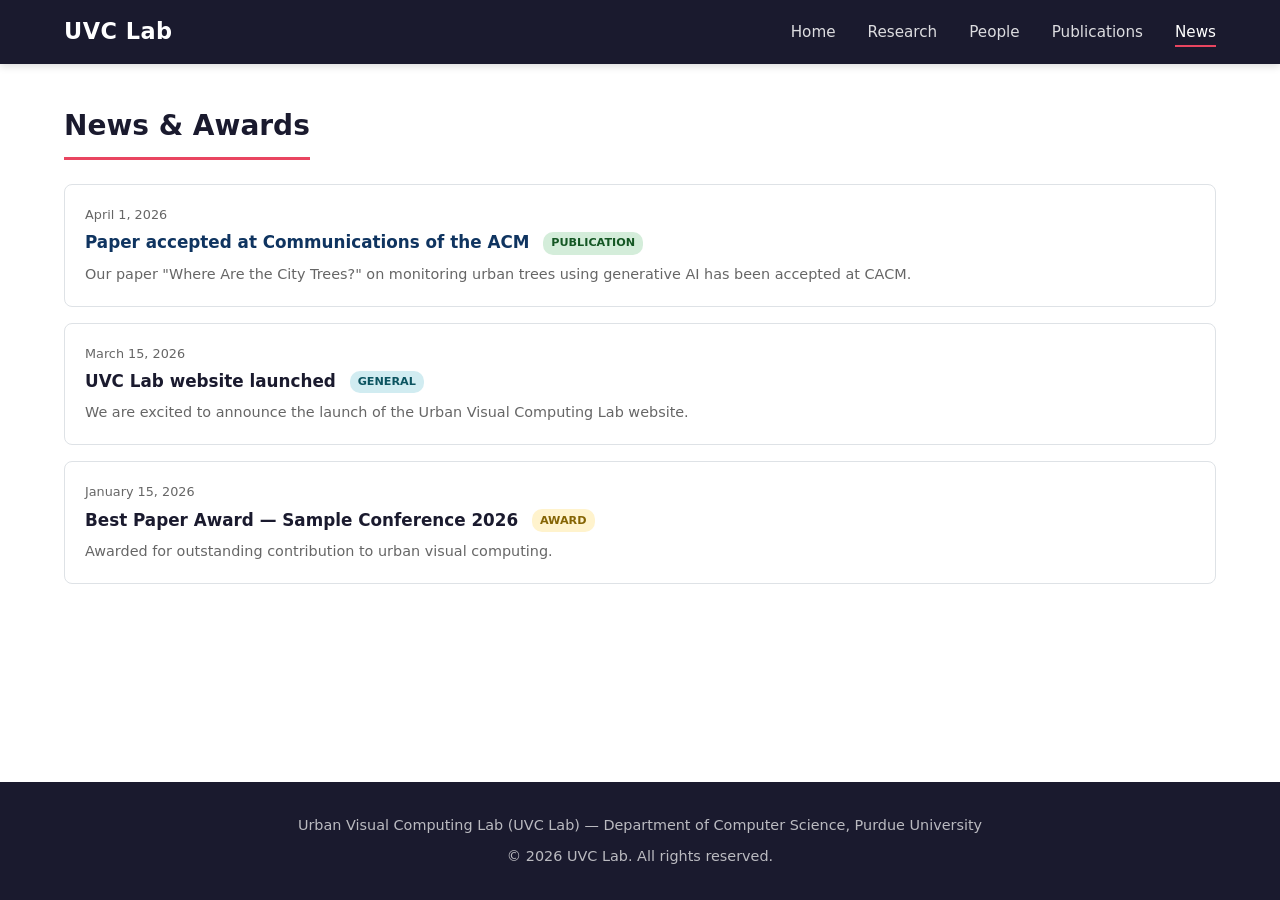
==== news.html @ b5e7885c "inital commit" ====
<!DOCTYPE html>
<html lang="en">
<head>
  <meta charset="UTF-8">
  <meta name="viewport" content="width=device-width, initial-scale=1.0">
  <title>News — UVC Lab</title>
  <link rel="stylesheet" href="css/style.css">
</head>
<body>
  <header class="site-header" id="site-header"></header>

  <main class="page-content">
    <div class="container">
      <h1 class="section-title">News & Awards</h1>
      <div id="news-root"></div>
    </div>
  </main>

  <footer class="site-footer" id="site-footer"></footer>
  <script src="js/main.js"></script>
  <script src="js/news.js"></script>
</body>
</html>
---- css/style.css ----
/* ============================================
   UVC Lab Website — Styles
   ============================================ */

:root {
  --color-primary: #1a1a2e;
  --color-accent: #0f3460;
  --color-highlight: #e94560;
  --color-bg: #ffffff;
  --color-bg-alt: #f8f9fa;
  --color-text: #333333;
  --color-text-light: #666666;
  --color-border: #dee2e6;
  --color-link: #0f3460;
  --font-main: 'Segoe UI', system-ui, -apple-system, sans-serif;
  --font-heading: 'Segoe UI', system-ui, -apple-system, sans-serif;
  --max-width: 1200px;
  --nav-height: 64px;
}

/* Reset */
*, *::before, *::after {
  box-sizing: border-box;
  margin: 0;
  padding: 0;
}

body {
  font-family: var(--font-main);
  color: var(--color-text);
  background: var(--color-bg);
  line-height: 1.6;
  min-height: 100vh;
  display: flex;
  flex-direction: column;
}

a {
  color: var(--color-link);
  text-decoration: none;
}
a:hover {
  text-decoration: underline;
}

img {
  max-width: 100%;
  height: auto;
}

/* ---- Navigation ---- */
.site-header {
  background: var(--color-primary);
  color: #fff;
  position: sticky;
  top: 0;
  z-index: 1000;
  box-shadow: 0 2px 8px rgba(0,0,0,0.15);
}
.nav-container {
  max-width: var(--max-width);
  margin: 0 auto;
  padding: 0 1.5rem;
  display: flex;
  align-items: center;
  justify-content: space-between;
  height: var(--nav-height);
}
.nav-logo {
  font-size: 1.4rem;
  font-weight: 700;
  color: #fff;
  text-decoration: none;
  letter-spacing: 0.5px;
}
.nav-logo:hover {
  text-decoration: none;
  opacity: 0.9;
}
.nav-links {
  display: flex;
  list-style: none;
  gap: 2rem;
}
.nav-links a {
  color: rgba(255,255,255,0.85);
  text-decoration: none;
  font-size: 0.95rem;
  font-weight: 500;
  padding: 0.25rem 0;
  border-bottom: 2px solid transparent;
  transition: color 0.2s, border-color 0.2s;
}
.nav-links a:hover,
.nav-links a.active {
  color: #fff;
  border-bottom-color: var(--color-highlight);
  text-decoration: none;
}

/* Mobile nav toggle */
.nav-toggle {
  display: none;
  background: none;
  border: none;
  color: #fff;
  font-size: 1.5rem;
  cursor: pointer;
}

/* ---- Footer ---- */
.site-footer {
  background: var(--color-primary);
  color: rgba(255,255,255,0.7);
  margin-top: auto;
  padding: 2rem 1.5rem;
  text-align: center;
  font-size: 0.9rem;
}
.site-footer a {
  color: rgba(255,255,255,0.9);
}

/* ---- Layout helpers ---- */
.container {
  max-width: var(--max-width);
  margin: 0 auto;
  padding: 0 1.5rem;
}
.page-content {
  padding: 2.5rem 0;
  flex: 1;
}
.section {
  margin-bottom: 3rem;
}
.section-title {
  font-family: var(--font-heading);
  font-size: 1.75rem;
  font-weight: 700;
  color: var(--color-primary);
  margin-bottom: 1.5rem;
  padding-bottom: 0.5rem;
  border-bottom: 3px solid var(--color-highlight);
  display: inline-block;
}

/* ---- Hero ---- */
.hero {
  background: linear-gradient(135deg, var(--color-primary) 0%, var(--color-accent) 100%);
  color: #fff;
  padding: 4rem 1.5rem;
  text-align: center;
}
.hero h1 {
  font-size: 2.75rem;
  font-weight: 800;
  margin-bottom: 0.75rem;
}
.hero .subtitle {
  font-size: 1.25rem;
  opacity: 0.9;
  max-width: 700px;
  margin: 0 auto 1.5rem;
}
.hero .lab-full-name {
  font-size: 1rem;
  opacity: 0.7;
  margin-bottom: 0.5rem;
  letter-spacing: 2px;
  text-transform: uppercase;
}

/* ---- Cards grid ---- */
.cards-grid {
  display: grid;
  grid-template-columns: repeat(auto-fill, minmax(280px, 1fr));
  gap: 1.5rem;
}
.card {
  background: var(--color-bg);
  border: 1px solid var(--color-border);
  border-radius: 8px;
  overflow: hidden;
  transition: box-shadow 0.2s, transform 0.2s;
}
.card:hover {
  box-shadow: 0 4px 16px rgba(0,0,0,0.1);
  transform: translateY(-2px);
}
.card-img {
  width: 100%;
  height: 180px;
  object-fit: cover;
  background: var(--color-bg-alt);
}
.card-body {
  padding: 1.25rem;
}
.card-body h3 {
  font-size: 1.15rem;
  margin-bottom: 0.5rem;
  color: var(--color-primary);
}
.card-body p {
  font-size: 0.9rem;
  color: var(--color-text-light);
}

/* ---- People cards ---- */
.people-section {
  margin-bottom: 2.5rem;
}
.people-section h2 {
  font-size: 1.5rem;
  color: var(--color-primary);
  margin-bottom: 1rem;
  padding-bottom: 0.3rem;
  border-bottom: 2px solid var(--color-border);
}
.people-grid {
  display: grid;
  grid-template-columns: repeat(auto-fill, minmax(220px, 1fr));
  gap: 1.5rem;
}
.person-card {
  text-align: center;
  padding: 1.5rem 1rem;
  border: 1px solid var(--color-border);
  border-radius: 8px;
  transition: box-shadow 0.2s;
}
.person-card:hover {
  box-shadow: 0 4px 12px rgba(0,0,0,0.08);
}
.person-photo {
  width: 120px;
  height: 120px;
  border-radius: 50%;
  object-fit: cover;
  margin-bottom: 1rem;
  background: var(--color-bg-alt);
  border: 3px solid var(--color-border);
}
.person-card h3 {
  font-size: 1.05rem;
  margin-bottom: 0.25rem;
  color: var(--color-primary);
}
.person-card .role {
  font-size: 0.85rem;
  color: var(--color-text-light);
  margin-bottom: 0.5rem;
}
.person-card .bio {
  font-size: 0.8rem;
  color: var(--color-text-light);
  margin-bottom: 0.75rem;
}
.person-links {
  display: flex;
  justify-content: center;
  gap: 0.75rem;
}
.person-links a {
  font-size: 0.8rem;
  color: var(--color-link);
  padding: 0.2rem 0.5rem;
  border: 1px solid var(--color-border);
  border-radius: 4px;
  transition: background 0.2s;
}
.person-links a:hover {
  background: var(--color-bg-alt);
  text-decoration: none;
}

/* ---- Publication cards ---- */
.pub-search-bar {
  display: flex;
  gap: 0.5rem;
  align-items: center;
  margin-bottom: 1.5rem;
  flex-wrap: wrap;
}
.pub-search-bar select {
  padding: 0.5rem 0.75rem;
  border: 1px solid var(--color-border);
  border-radius: 4px;
  font-size: 0.9rem;
  background: var(--color-bg);
}
.pub-search-bar input {
  flex: 1;
  min-width: 200px;
  padding: 0.5rem 0.75rem;
  border: 1px solid var(--color-border);
  border-radius: 4px;
  font-size: 0.9rem;
}
.pub-search-bar .match-count {
  font-size: 0.85rem;
  color: var(--color-text-light);
  white-space: nowrap;
}
.pub-year-group h2 {
  font-size: 1.4rem;
  color: var(--color-primary);
  margin: 2rem 0 1rem;
  padding-bottom: 0.3rem;
  border-bottom: 2px solid var(--color-border);
}
.pub-card {
  display: flex;
  gap: 1.25rem;
  padding: 1.25rem;
  border: 1px solid var(--color-border);
  border-radius: 8px;
  margin-bottom: 1rem;
  transition: box-shadow 0.2s;
}
.pub-card:hover {
  box-shadow: 0 2px 12px rgba(0,0,0,0.08);
}
.pub-thumb {
  width: 140px;
  min-width: 140px;
  height: 100px;
  object-fit: cover;
  border-radius: 4px;
  background: var(--color-bg-alt);
}
.pub-info {
  flex: 1;
}
.pub-info h3 {
  font-size: 1.05rem;
  margin-bottom: 0.4rem;
}
.pub-info h3 a {
  color: var(--color-primary);
}
.pub-info h3 a:hover {
  color: var(--color-highlight);
}
.pub-citation {
  font-size: 0.85rem;
  color: var(--color-text-light);
  font-style: italic;
  margin-bottom: 0.75rem;
  line-height: 1.5;
}
.pub-buttons {
  display: flex;
  gap: 0.5rem;
  flex-wrap: wrap;
}
.pub-btn {
  display: inline-block;
  padding: 0.3rem 0.75rem;
  font-size: 0.8rem;
  font-weight: 600;
  border: 1px solid var(--color-border);
  border-radius: 4px;
  color: var(--color-text);
  background: var(--color-bg);
  cursor: pointer;
  text-decoration: none;
  transition: background 0.2s, color 0.2s;
}
.pub-btn:hover {
  background: var(--color-primary);
  color: #fff;
  border-color: var(--color-primary);
  text-decoration: none;
}

/* Pagination */
.pagination {
  display: flex;
  justify-content: center;
  align-items: center;
  gap: 0.5rem;
  margin-top: 2rem;
}
.pagination button {
  padding: 0.4rem 0.8rem;
  border: 1px solid var(--color-border);
  border-radius: 4px;
  background: var(--color-bg);
  cursor: pointer;
  font-size: 0.9rem;
}
.pagination button:hover {
  background: var(--color-bg-alt);
}
.pagination button:disabled {
  opacity: 0.4;
  cursor: default;
}
.pagination .page-info {
  font-size: 0.85rem;
  color: var(--color-text-light);
}

/* ---- Single publication detail ---- */
.pub-detail {
  max-width: 800px;
  margin: 0 auto;
}
.pub-detail h1 {
  font-size: 1.75rem;
  color: var(--color-primary);
  margin-bottom: 0.75rem;
  line-height: 1.3;
}
.pub-detail .authors {
  font-size: 1rem;
  color: var(--color-text-light);
  margin-bottom: 0.5rem;
}
.pub-detail .venue {
  font-size: 0.95rem;
  color: var(--color-text-light);
  font-style: italic;
  margin-bottom: 1.5rem;
}
.pub-detail .pub-figure {
  width: 100%;
  max-height: 400px;
  object-fit: contain;
  border: 1px solid var(--color-border);
  border-radius: 8px;
  margin-bottom: 1.5rem;
  background: var(--color-bg-alt);
}
.pub-detail .abstract {
  margin-bottom: 1.5rem;
}
.pub-detail .abstract h2 {
  font-size: 1.2rem;
  margin-bottom: 0.5rem;
  color: var(--color-primary);
}
.pub-detail .abstract p {
  line-height: 1.7;
  color: var(--color-text);
}
.pub-detail .pub-buttons {
  margin-bottom: 1.5rem;
}
.pub-detail .bibtex-block {
  background: var(--color-bg-alt);
  border: 1px solid var(--color-border);
  border-radius: 8px;
  padding: 1rem;
  margin-bottom: 1.5rem;
  display: none;
}
.pub-detail .bibtex-block.visible {
  display: block;
}
.pub-detail .bibtex-block pre {
  font-size: 0.8rem;
  white-space: pre-wrap;
  word-break: break-all;
}
.pub-detail .bibtex-block button {
  margin-top: 0.5rem;
  padding: 0.3rem 0.75rem;
  font-size: 0.8rem;
  cursor: pointer;
  border: 1px solid var(--color-border);
  border-radius: 4px;
  background: var(--color-bg);
}

/* ---- News ---- */
.news-item {
  padding: 1.25rem;
  border: 1px solid var(--color-border);
  border-radius: 8px;
  margin-bottom: 1rem;
}
.news-item .news-date {
  font-size: 0.8rem;
  color: var(--color-text-light);
  margin-bottom: 0.25rem;
}
.news-item h3 {
  font-size: 1.05rem;
  color: var(--color-primary);
  margin-bottom: 0.4rem;
}
.news-item p {
  font-size: 0.9rem;
  color: var(--color-text-light);
}
.news-type-badge {
  display: inline-block;
  font-size: 0.7rem;
  padding: 0.15rem 0.5rem;
  border-radius: 10px;
  font-weight: 600;
  text-transform: uppercase;
  margin-left: 0.5rem;
  vertical-align: middle;
}
.news-type-badge.award {
  background: #fff3cd;
  color: #856404;
}
.news-type-badge.publication {
  background: #d4edda;
  color: #155724;
}
.news-type-badge.general {
  background: #d1ecf1;
  color: #0c5460;
}

/* ---- Homepage specific ---- */
.home-section {
  margin-bottom: 3rem;
}
.home-section-header {
  display: flex;
  justify-content: space-between;
  align-items: center;
  margin-bottom: 1.5rem;
}
.home-section-header h2 {
  font-size: 1.5rem;
  color: var(--color-primary);
}
.home-section-header a {
  font-size: 0.9rem;
  color: var(--color-link);
}

/* ---- Responsive ---- */
@media (max-width: 768px) {
  .nav-links {
    display: none;
    flex-direction: column;
    position: absolute;
    top: var(--nav-height);
    left: 0;
    right: 0;
    background: var(--color-primary);
    padding: 1rem 1.5rem;
    gap: 0.75rem;
    box-shadow: 0 4px 8px rgba(0,0,0,0.15);
  }
  .nav-links.open {
    display: flex;
  }
  .nav-toggle {
    display: block;
  }
  .hero h1 {
    font-size: 2rem;
  }
  .pub-card {
    flex-direction: column;
  }
  .pub-thumb {
    width: 100%;
    min-width: unset;
    height: 160px;
  }
  .pub-search-bar {
    flex-direction: column;
    align-items: stretch;
  }
  .people-grid {
    grid-template-columns: repeat(auto-fill, minmax(160px, 1fr));
  }
}
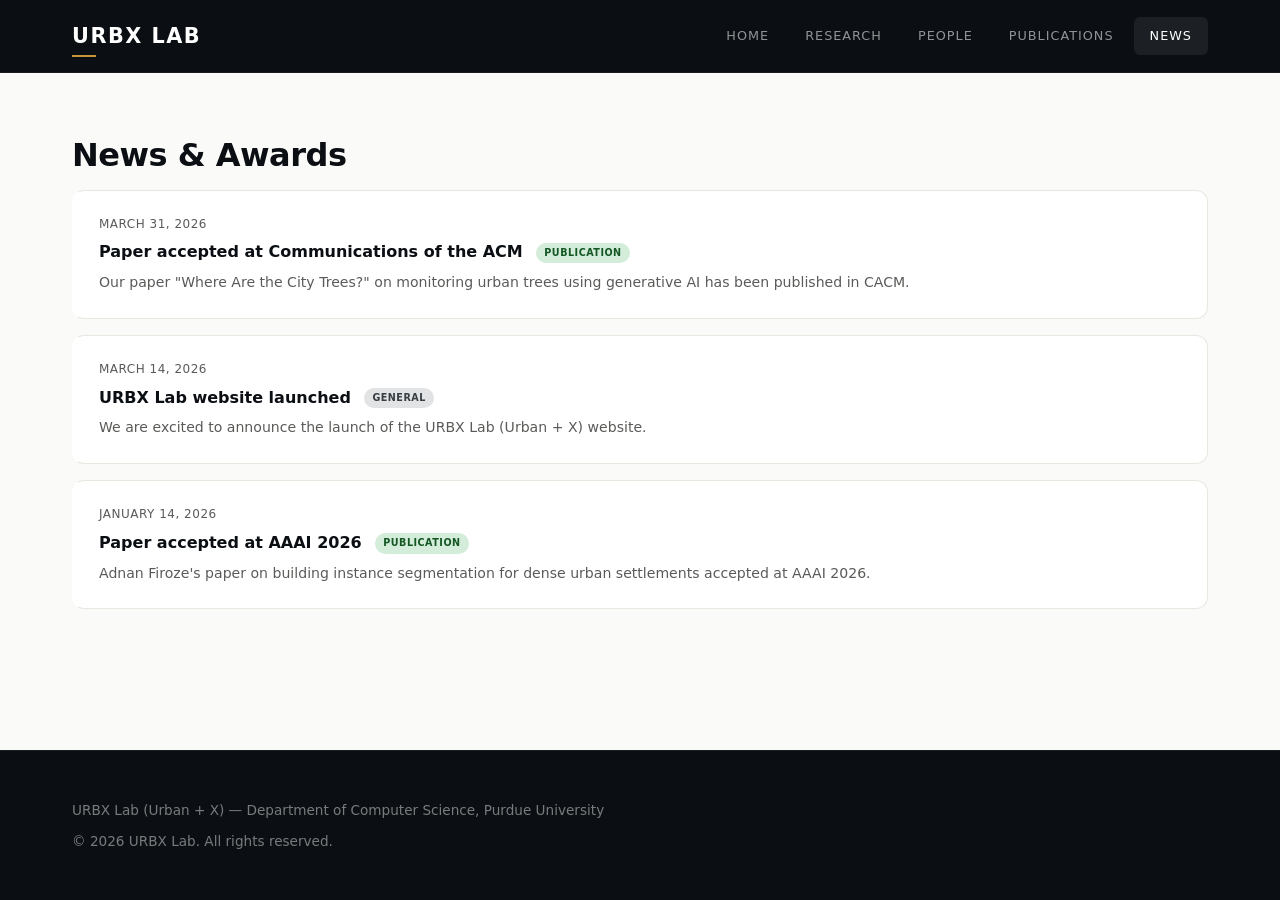
==== commit a33fd489: "rename lab to URBX Lab; fix nav link hit area" ====
--- a/news.html
+++ b/news.html
@@ -3,7 +3,7 @@
 <head>
   <meta charset="UTF-8">
   <meta name="viewport" content="width=device-width, initial-scale=1.0">
-  <title>News — UVC Lab</title>
+  <title>News — URBX Lab</title>
   <link rel="stylesheet" href="css/style.css">
 </head>
 <body>
--- a/css/style.css
+++ b/css/style.css
@@ -1,372 +1,780 @@
 /* ============================================
-   UVC Lab Website — Styles
+   URBX Lab — Urban + X
+   Aesthetic: Urban-Architectural Editorial
    ============================================ */
 
 :root {
-  --color-primary: #1a1a2e;
-  --color-accent: #0f3460;
-  --color-highlight: #e94560;
-  --color-bg: #ffffff;
-  --color-bg-alt: #f8f9fa;
-  --color-text: #333333;
-  --color-text-light: #666666;
-  --color-border: #dee2e6;
-  --color-link: #0f3460;
-  --font-main: 'Segoe UI', system-ui, -apple-system, sans-serif;
-  --font-heading: 'Segoe UI', system-ui, -apple-system, sans-serif;
+  --color-bg-dark: #0b0f14;
+  --color-bg-card: #111820;
+  --color-bg: #fafaf8;
+  --color-bg-alt: #f0efeb;
+  --color-surface: #ffffff;
+  --color-primary: #0b0f14;
+  --color-accent: #c9953c;
+  --color-accent-glow: rgba(201, 149, 60, 0.15);
+  --color-text: #1a1a1a;
+  --color-text-light: #5a5a58;
+  --color-text-inv: #e8e6e1;
+  --color-text-inv-muted: rgba(232, 230, 225, 0.5);
+  --color-border: #ddd9d0;
+  --color-border-light: #eae7e0;
+  --color-link: #0b0f14;
+  --font-display: 'Segoe UI', system-ui, -apple-system, sans-serif;
+  --font-body: 'Segoe UI', system-ui, -apple-system, sans-serif;
   --max-width: 1200px;
-  --nav-height: 64px;
-}
-
-/* Reset */
-*, *::before, *::after {
-  box-sizing: border-box;
-  margin: 0;
-  padding: 0;
-}
+  --nav-height: 72px;
+  --radius: 6px;
+  --radius-lg: 12px;
+}
+
+/* ---- Reset ---- */
+*, *::before, *::after { box-sizing: border-box; margin: 0; padding: 0; }
 
 body {
-  font-family: var(--font-main);
+  font-family: var(--font-body);
   color: var(--color-text);
   background: var(--color-bg);
-  line-height: 1.6;
+  line-height: 1.65;
   min-height: 100vh;
   display: flex;
   flex-direction: column;
-}
-
-a {
-  color: var(--color-link);
-  text-decoration: none;
-}
-a:hover {
-  text-decoration: underline;
-}
-
-img {
-  max-width: 100%;
-  height: auto;
+  -webkit-font-smoothing: antialiased;
+}
+
+a { color: var(--color-link); text-decoration: none; }
+a:hover { text-decoration: underline; }
+img { max-width: 100%; height: auto; }
+
+::selection {
+  background: var(--color-accent);
+  color: #fff;
 }
 
 /* ---- Navigation ---- */
 .site-header {
-  background: var(--color-primary);
-  color: #fff;
+  background: var(--color-bg-dark);
   position: sticky;
   top: 0;
   z-index: 1000;
-  box-shadow: 0 2px 8px rgba(0,0,0,0.15);
+  border-bottom: 1px solid rgba(255,255,255,0.06);
 }
 .nav-container {
   max-width: var(--max-width);
   margin: 0 auto;
-  padding: 0 1.5rem;
+  padding: 0 2rem;
   display: flex;
   align-items: center;
   justify-content: space-between;
   height: var(--nav-height);
 }
 .nav-logo {
-  font-size: 1.4rem;
-  font-weight: 700;
+  font-family: var(--font-display);
+  font-size: 1.3rem;
+  font-weight: 800;
   color: #fff;
   text-decoration: none;
-  letter-spacing: 0.5px;
-}
-.nav-logo:hover {
+  letter-spacing: 1.5px;
+  text-transform: uppercase;
+  position: relative;
+}
+.nav-logo::after {
+  content: '';
+  position: absolute;
+  bottom: -4px;
+  left: 0;
+  width: 24px;
+  height: 2px;
+  background: var(--color-accent);
+}
+.nav-logo:hover { text-decoration: none; opacity: 0.9; }
+.nav-links {
+  display: flex;
+  list-style: none;
+  gap: 0.25rem;
+}
+.nav-links a {
+  display: inline-block;
+  cursor: pointer;
+  color: rgba(255,255,255,0.55);
   text-decoration: none;
-  opacity: 0.9;
-}
-.nav-links {
-  display: flex;
-  list-style: none;
-  gap: 2rem;
-}
-.nav-links a {
-  color: rgba(255,255,255,0.85);
-  text-decoration: none;
-  font-size: 0.95rem;
+  font-family: var(--font-display);
+  font-size: 0.8rem;
   font-weight: 500;
-  padding: 0.25rem 0;
-  border-bottom: 2px solid transparent;
-  transition: color 0.2s, border-color 0.2s;
+  letter-spacing: 1px;
+  text-transform: uppercase;
+  padding: 0.5rem 1rem;
+  border-radius: var(--radius);
+  transition: all 0.25s ease;
 }
 .nav-links a:hover,
 .nav-links a.active {
   color: #fff;
-  border-bottom-color: var(--color-highlight);
+  background: rgba(255,255,255,0.07);
   text-decoration: none;
 }
-
-/* Mobile nav toggle */
 .nav-toggle {
   display: none;
   background: none;
-  border: none;
-  color: #fff;
-  font-size: 1.5rem;
+  border: 1px solid rgba(255,255,255,0.2);
+  color: #fff;
+  font-size: 1.2rem;
   cursor: pointer;
+  padding: 0.4rem 0.6rem;
+  border-radius: var(--radius);
 }
 
 /* ---- Footer ---- */
 .site-footer {
-  background: var(--color-primary);
-  color: rgba(255,255,255,0.7);
+  background: var(--color-bg-dark);
+  color: var(--color-text-inv-muted);
   margin-top: auto;
-  padding: 2rem 1.5rem;
-  text-align: center;
-  font-size: 0.9rem;
-}
-.site-footer a {
-  color: rgba(255,255,255,0.9);
-}
-
-/* ---- Layout helpers ---- */
+  padding: 3rem 2rem;
+  font-size: 0.85rem;
+  border-top: 1px solid rgba(255,255,255,0.06);
+}
+.site-footer a { color: var(--color-text-inv); }
+.footer-inner {
+  max-width: var(--max-width);
+  margin: 0 auto;
+  display: flex;
+  justify-content: space-between;
+  align-items: center;
+}
+
+/* ---- Layout ---- */
 .container {
   max-width: var(--max-width);
   margin: 0 auto;
-  padding: 0 1.5rem;
+  padding: 0 2rem;
 }
 .page-content {
-  padding: 2.5rem 0;
+  padding: 3.5rem 0;
   flex: 1;
 }
-.section {
+.section-title {
+  font-family: var(--font-display);
+  font-size: 2rem;
+  font-weight: 800;
+  color: var(--color-primary);
+  margin-bottom: 0.5rem;
+  letter-spacing: -0.5px;
+}
+.section-subtitle {
+  color: var(--color-text-light);
+  font-size: 1rem;
+  margin-bottom: 2.5rem;
+  max-width: 500px;
+}
+.page-header {
   margin-bottom: 3rem;
-}
-.section-title {
-  font-family: var(--font-heading);
-  font-size: 1.75rem;
+  padding-bottom: 2rem;
+  border-bottom: 1px solid var(--color-border);
+}
+.page-header .accent-line {
+  display: block;
+  width: 48px;
+  height: 3px;
+  background: var(--color-accent);
+  margin-top: 0.75rem;
+}
+
+/* ---- Hero ---- */
+.hero {
+  background: var(--color-bg-dark);
+  color: #fff;
+  padding: 5rem 2rem 4.5rem;
+  position: relative;
+  overflow: hidden;
+}
+.hero::before {
+  content: '';
+  position: absolute;
+  inset: 0;
+  background:
+    linear-gradient(90deg, rgba(201,149,60,0.03) 1px, transparent 1px),
+    linear-gradient(rgba(201,149,60,0.03) 1px, transparent 1px);
+  background-size: 60px 60px;
+  mask-image: radial-gradient(ellipse 80% 70% at 50% 50%, black 20%, transparent 70%);
+  -webkit-mask-image: radial-gradient(ellipse 80% 70% at 50% 50%, black 20%, transparent 70%);
+}
+.hero::after {
+  content: '';
+  position: absolute;
+  top: -200px;
+  right: -100px;
+  width: 500px;
+  height: 500px;
+  background: radial-gradient(circle, rgba(201,149,60,0.08) 0%, transparent 60%);
+  pointer-events: none;
+}
+.hero-inner {
+  max-width: var(--max-width);
+  margin: 0 auto;
+  position: relative;
+  z-index: 1;
+}
+.hero-carousel { display: none; }
+@media (min-width: 1024px) {
+  .hero-inner {
+    display: grid;
+    grid-template-columns: minmax(0, 1fr) minmax(0, 1fr);
+    gap: 3.5rem;
+    align-items: center;
+  }
+  .hero-text { min-width: 0; }
+  .hero-carousel {
+    display: block;
+    position: relative;
+    width: 100%;
+    aspect-ratio: 4 / 3;
+    border-radius: 12px;
+    overflow: hidden;
+    box-shadow: 0 20px 60px rgba(0,0,0,0.4);
+    border: 1px solid rgba(201,149,60,0.2);
+  }
+  .hero-carousel-track {
+    position: absolute;
+    inset: 0;
+  }
+  .hero-slide {
+    position: absolute;
+    inset: 0;
+    background-size: contain;
+    background-position: center;
+    background-repeat: no-repeat;
+    background-color: #0a0a0a;
+    opacity: 0;
+    transition: opacity 0.8s ease;
+  }
+  .hero-slide.active { opacity: 1; }
+  .hero-slide.contain { background-size: contain; }
+  .hero-carousel::after {
+    content: '';
+    position: absolute;
+    inset: 0;
+    background: linear-gradient(180deg, transparent 60%, rgba(0,0,0,0.4) 100%);
+    pointer-events: none;
+  }
+  .hero-carousel-dots {
+    position: absolute;
+    bottom: 1rem;
+    left: 0;
+    right: 0;
+    display: flex;
+    justify-content: center;
+    gap: 0.5rem;
+    z-index: 2;
+  }
+  .hero-carousel-dots button {
+    width: 8px;
+    height: 8px;
+    border-radius: 50%;
+    border: none;
+    background: rgba(255,255,255,0.4);
+    cursor: pointer;
+    padding: 0;
+    transition: background 0.3s, width 0.3s;
+  }
+  .hero-carousel-dots button.active {
+    background: var(--color-accent);
+    width: 24px;
+    border-radius: 4px;
+  }
+  .hero .subtitle { max-width: none; }
+}
+.hero-label {
+  font-family: var(--font-display);
+  font-size: 0.75rem;
+  letter-spacing: 3px;
+  text-transform: uppercase;
+  color: var(--color-accent);
+  font-weight: 600;
+  margin-bottom: 1.25rem;
+  display: flex;
+  align-items: center;
+  gap: 0.75rem;
+}
+.hero-label::before {
+  content: '';
+  width: 32px;
+  height: 1px;
+  background: var(--color-accent);
+}
+.hero h1 {
+  font-family: var(--font-display);
+  font-size: clamp(2.5rem, 5vw, 4rem);
+  font-weight: 800;
+  line-height: 1.05;
+  margin-bottom: 1.5rem;
+  letter-spacing: -1px;
+}
+.hero h1 .highlight {
+  color: var(--color-accent);
+}
+.hero .subtitle {
+  font-size: 1.15rem;
+  font-weight: 300;
+  color: var(--color-text-inv-muted);
+  max-width: 560px;
+  line-height: 1.7;
+}
+.hero-stats {
+  display: flex;
+  gap: 3rem;
+  margin-top: 3rem;
+  padding-top: 2rem;
+  border-top: 1px solid rgba(255,255,255,0.08);
+}
+.hero-stat {
+  text-align: left;
+}
+.hero-stat .number {
+  font-family: var(--font-display);
+  font-size: 2rem;
+  font-weight: 800;
+  color: #fff;
+  line-height: 1;
+}
+.hero-stat .label {
+  font-size: 0.8rem;
+  color: var(--color-text-inv-muted);
+  margin-top: 0.25rem;
+  letter-spacing: 0.5px;
+}
+
+/* ---- Homepage Layout ---- */
+.home-top-row {
+  display: grid;
+  grid-template-columns: 1fr 280px;
+  gap: 2.5rem;
+  align-items: start;
+  margin-bottom: 1.5rem;
+}
+.home-main-col { min-width: 0; }
+
+.home-news-sidebar {
+  background: var(--color-bg-dark);
+  color: #fff;
+  border-radius: var(--radius-lg);
+  padding: 1.25rem;
+  position: sticky;
+  top: calc(var(--nav-height) + 1.5rem);
+  border: 1px solid rgba(255,255,255,0.06);
+}
+.home-news-sidebar .home-section-header {
+  margin-bottom: 0.75rem;
+}
+.home-news-sidebar .home-section-header h2 {
+  color: #fff;
+  font-size: 1rem;
+  letter-spacing: 1px;
+  text-transform: uppercase;
+}
+.home-news-sidebar .home-section-header a {
+  color: var(--color-accent);
+  font-size: 0.75rem;
+  text-transform: uppercase;
+  letter-spacing: 1px;
+  font-weight: 600;
+}
+.home-news-sidebar .news-item {
+  background: transparent;
+  border: none;
+  border-left: 2px solid rgba(255,255,255,0.1);
+  border-radius: 0;
+  padding: 0.35rem 0 0.35rem 0.75rem;
+  margin-bottom: 0;
+  transition: border-color 0.2s;
+}
+.home-news-sidebar .news-item:hover {
+  border-left-color: var(--color-accent);
+}
+.home-news-sidebar .news-item .news-date {
+  color: rgba(255,255,255,0.4);
+  font-size: 0.65rem;
+  letter-spacing: 0.5px;
+  text-transform: uppercase;
+}
+.home-news-sidebar .news-item h3 {
+  color: rgba(255,255,255,0.9);
+  font-size: 0.78rem;
+  line-height: 1.3;
+  font-weight: 500;
+}
+.home-news-sidebar .news-item h3 a { color: rgba(255,255,255,0.9); }
+.home-news-sidebar .news-item h3 a:hover { color: var(--color-accent); text-decoration: none; }
+.home-news-sidebar .news-item p { display: none; }
+.home-news-sidebar .news-type-badge {
+  font-size: 0.5rem;
+  padding: 0.05rem 0.35rem;
+  display: inline-block;
+  margin-top: 0.15rem;
+}
+
+.home-section { margin-bottom: 2.5rem; }
+.home-section-header {
+  display: flex;
+  justify-content: space-between;
+  align-items: baseline;
+  margin-bottom: 1.75rem;
+}
+.home-section-header h2 {
+  font-family: var(--font-display);
+  font-size: 1.3rem;
   font-weight: 700;
   color: var(--color-primary);
-  margin-bottom: 1.5rem;
-  padding-bottom: 0.5rem;
-  border-bottom: 3px solid var(--color-highlight);
-  display: inline-block;
-}
-
-/* ---- Hero ---- */
-.hero {
-  background: linear-gradient(135deg, var(--color-primary) 0%, var(--color-accent) 100%);
-  color: #fff;
-  padding: 4rem 1.5rem;
-  text-align: center;
-}
-.hero h1 {
-  font-size: 2.75rem;
-  font-weight: 800;
-  margin-bottom: 0.75rem;
-}
-.hero .subtitle {
-  font-size: 1.25rem;
-  opacity: 0.9;
-  max-width: 700px;
-  margin: 0 auto 1.5rem;
-}
-.hero .lab-full-name {
-  font-size: 1rem;
-  opacity: 0.7;
-  margin-bottom: 0.5rem;
-  letter-spacing: 2px;
-  text-transform: uppercase;
-}
-
-/* ---- Cards grid ---- */
+  letter-spacing: -0.3px;
+}
+.home-section-header a {
+  font-size: 0.82rem;
+  color: var(--color-accent);
+  font-weight: 500;
+  transition: color 0.2s;
+}
+.home-section-header a:hover { text-decoration: none; color: var(--color-primary); }
+
+/* ---- Cards ---- */
 .cards-grid {
   display: grid;
-  grid-template-columns: repeat(auto-fill, minmax(280px, 1fr));
-  gap: 1.5rem;
+  grid-template-columns: repeat(auto-fill, minmax(260px, 1fr));
+  gap: 1.25rem;
 }
 .card {
-  background: var(--color-bg);
-  border: 1px solid var(--color-border);
-  border-radius: 8px;
+  background: var(--color-surface);
+  border: 1px solid var(--color-border-light);
+  border-radius: var(--radius-lg);
   overflow: hidden;
-  transition: box-shadow 0.2s, transform 0.2s;
+  transition: all 0.3s ease;
+  display: block;
+  text-decoration: none;
+  color: inherit;
 }
 .card:hover {
-  box-shadow: 0 4px 16px rgba(0,0,0,0.1);
-  transform: translateY(-2px);
+  box-shadow: 0 12px 40px rgba(0,0,0,0.08);
+  transform: translateY(-4px);
+  border-color: var(--color-accent);
+  text-decoration: none;
+  cursor: pointer;
 }
 .card-img {
   width: 100%;
-  height: 180px;
+  height: 170px;
   object-fit: cover;
   background: var(--color-bg-alt);
-}
-.card-body {
-  padding: 1.25rem;
-}
+  border-bottom: 1px solid var(--color-border-light);
+}
+.card-body { padding: 1.25rem; }
 .card-body h3 {
-  font-size: 1.15rem;
+  font-family: var(--font-display);
+  font-size: 1.05rem;
+  font-weight: 700;
   margin-bottom: 0.5rem;
   color: var(--color-primary);
+  letter-spacing: -0.3px;
 }
 .card-body p {
-  font-size: 0.9rem;
+  font-size: 0.88rem;
   color: var(--color-text-light);
-}
-
-/* ---- People cards ---- */
-.people-section {
-  margin-bottom: 2.5rem;
-}
+  line-height: 1.55;
+}
+.card-tag {
+  display: inline-block;
+  font-size: 0.65rem;
+  padding: 0.2rem 0.55rem;
+  background: var(--color-accent-glow);
+  color: var(--color-accent);
+  border-radius: 20px;
+  margin-right: 0.3rem;
+  font-weight: 600;
+  letter-spacing: 0.5px;
+  text-transform: uppercase;
+}
+
+/* ---- People ---- */
+.people-section { margin-bottom: 3rem; }
 .people-section h2 {
-  font-size: 1.5rem;
+  font-family: var(--font-display);
+  font-size: 1.15rem;
+  font-weight: 700;
   color: var(--color-primary);
-  margin-bottom: 1rem;
-  padding-bottom: 0.3rem;
-  border-bottom: 2px solid var(--color-border);
+  margin-bottom: 1.25rem;
+  padding-bottom: 0.5rem;
+  border-bottom: 1px solid var(--color-border);
+  letter-spacing: -0.3px;
+  display: flex;
+  align-items: center;
+  gap: 0.75rem;
+}
+.people-section h2::before {
+  content: '';
+  width: 12px;
+  height: 12px;
+  background: var(--color-accent);
+  border-radius: 2px;
+  flex-shrink: 0;
 }
 .people-grid {
   display: grid;
-  grid-template-columns: repeat(auto-fill, minmax(220px, 1fr));
-  gap: 1.5rem;
+  grid-template-columns: repeat(auto-fill, minmax(200px, 1fr));
+  gap: 1.25rem;
 }
 .person-card {
   text-align: center;
-  padding: 1.5rem 1rem;
-  border: 1px solid var(--color-border);
-  border-radius: 8px;
-  transition: box-shadow 0.2s;
+  padding: 1.75rem 1.25rem;
+  background: var(--color-surface);
+  border: 1px solid var(--color-border-light);
+  border-radius: var(--radius-lg);
+  transition: all 0.3s ease;
+  cursor: pointer;
 }
 .person-card:hover {
-  box-shadow: 0 4px 12px rgba(0,0,0,0.08);
+  box-shadow: 0 8px 30px rgba(0,0,0,0.08);
+  transform: translateY(-3px);
+  border-color: var(--color-accent);
 }
 .person-photo {
-  width: 120px;
-  height: 120px;
+  width: 100px;
+  height: 100px;
   border-radius: 50%;
   object-fit: cover;
   margin-bottom: 1rem;
   background: var(--color-bg-alt);
-  border: 3px solid var(--color-border);
+  border: 3px solid var(--color-border-light);
+  transition: border-color 0.3s;
+}
+.person-card:hover .person-photo {
+  border-color: var(--color-accent);
 }
 .person-card h3 {
-  font-size: 1.05rem;
-  margin-bottom: 0.25rem;
+  font-family: var(--font-display);
+  font-size: 0.95rem;
+  font-weight: 700;
+  margin-bottom: 0.2rem;
   color: var(--color-primary);
 }
 .person-card .role {
-  font-size: 0.85rem;
-  color: var(--color-text-light);
-  margin-bottom: 0.5rem;
-}
-.person-card .bio {
   font-size: 0.8rem;
   color: var(--color-text-light);
-  margin-bottom: 0.75rem;
-}
-.person-links {
-  display: flex;
+}
+
+/* ---- Person Modal ---- */
+.modal-overlay {
+  display: none;
+  position: fixed;
+  inset: 0;
+  background: rgba(0, 0, 0, 0.75);
+  backdrop-filter: blur(8px);
+  -webkit-backdrop-filter: blur(8px);
+  z-index: 2000;
+  align-items: center;
   justify-content: center;
-  gap: 0.75rem;
-}
-.person-links a {
-  font-size: 0.8rem;
-  color: var(--color-link);
-  padding: 0.2rem 0.5rem;
+  padding: 2rem;
+}
+.modal-overlay.open { display: flex; }
+.modal-content {
+  background: var(--color-bg-dark);
+  color: var(--color-text-inv);
+  border-radius: var(--radius-lg);
+  max-width: 640px;
+  width: 100%;
+  max-height: 85vh;
+  overflow-y: auto;
+  padding: 2.5rem;
+  position: relative;
+  border: 1px solid rgba(255,255,255,0.08);
+  box-shadow: 0 25px 60px rgba(0,0,0,0.5);
+}
+.modal-close {
+  position: absolute;
+  top: 1.25rem;
+  right: 1.25rem;
+  background: rgba(255,255,255,0.06);
+  border: 1px solid rgba(255,255,255,0.1);
+  color: rgba(255,255,255,0.6);
+  width: 36px;
+  height: 36px;
+  border-radius: var(--radius);
+  font-size: 1.2rem;
+  cursor: pointer;
+  display: flex;
+  align-items: center;
+  justify-content: center;
+  transition: all 0.2s;
+}
+.modal-close:hover { background: rgba(255,255,255,0.12); color: #fff; }
+.modal-header {
+  display: flex;
+  align-items: center;
+  gap: 1.5rem;
+  margin-bottom: 1.5rem;
+}
+.modal-photo {
+  width: 90px;
+  height: 90px;
+  border-radius: var(--radius-lg);
+  object-fit: cover;
+  background: rgba(255,255,255,0.06);
+  border: 2px solid rgba(255,255,255,0.1);
+}
+.modal-header-info h2 {
+  font-family: var(--font-display);
+  font-size: 1.5rem;
+  font-weight: 800;
+  margin-bottom: 0.15rem;
+  letter-spacing: -0.3px;
+}
+.modal-header-info .role {
+  font-size: 0.9rem;
+  color: var(--color-accent);
+  font-weight: 500;
+}
+.modal-links {
+  display: flex;
+  flex-wrap: wrap;
+  gap: 0.5rem;
+  padding-bottom: 1.5rem;
+  margin-bottom: 1.5rem;
+  border-bottom: 1px solid rgba(255,255,255,0.08);
+}
+.modal-links a {
+  display: inline-flex;
+  align-items: center;
+  gap: 0.4rem;
+  padding: 0.4rem 0.85rem;
+  border: 1px solid rgba(255,255,255,0.12);
+  border-radius: var(--radius);
+  color: rgba(255,255,255,0.7);
+  font-size: 0.82rem;
+  text-decoration: none;
+  font-weight: 500;
+  transition: all 0.2s;
+}
+.modal-links a:hover {
+  background: rgba(255,255,255,0.08);
+  color: #fff;
+  border-color: rgba(255,255,255,0.2);
+  text-decoration: none;
+}
+.modal-bio {
+  line-height: 1.75;
+  font-size: 0.95rem;
+  color: rgba(255,255,255,0.75);
+}
+.modal-bio p { margin-bottom: 1rem; }
+
+/* ---- Publication Cards ---- */
+.pub-search-bar {
+  display: flex;
+  gap: 0.5rem;
+  align-items: center;
+  margin-bottom: 2rem;
+  flex-wrap: wrap;
+  background: var(--color-surface);
+  padding: 1rem 1.25rem;
+  border-radius: var(--radius-lg);
+  border: 1px solid var(--color-border-light);
+}
+.pub-search-bar select,
+.pub-search-bar input {
+  font-family: var(--font-body);
+  padding: 0.6rem 0.85rem;
   border: 1px solid var(--color-border);
-  border-radius: 4px;
-  transition: background 0.2s;
-}
-.person-links a:hover {
-  background: var(--color-bg-alt);
-  text-decoration: none;
-}
-
-/* ---- Publication cards ---- */
-.pub-search-bar {
-  display: flex;
-  gap: 0.5rem;
-  align-items: center;
-  margin-bottom: 1.5rem;
-  flex-wrap: wrap;
-}
-.pub-search-bar select {
-  padding: 0.5rem 0.75rem;
-  border: 1px solid var(--color-border);
-  border-radius: 4px;
+  border-radius: var(--radius);
   font-size: 0.9rem;
   background: var(--color-bg);
-}
-.pub-search-bar input {
-  flex: 1;
-  min-width: 200px;
-  padding: 0.5rem 0.75rem;
-  border: 1px solid var(--color-border);
-  border-radius: 4px;
-  font-size: 0.9rem;
+  color: var(--color-text);
+  transition: border-color 0.2s;
+}
+.pub-search-bar input { flex: 1; min-width: 200px; }
+.pub-search-bar input:focus,
+.pub-search-bar select:focus {
+  outline: none;
+  border-color: var(--color-accent);
+  box-shadow: 0 0 0 3px var(--color-accent-glow);
 }
 .pub-search-bar .match-count {
-  font-size: 0.85rem;
+  font-size: 0.82rem;
   color: var(--color-text-light);
   white-space: nowrap;
 }
 .pub-year-group h2 {
-  font-size: 1.4rem;
+  font-family: var(--font-display);
+  font-size: 1.75rem;
+  font-weight: 800;
   color: var(--color-primary);
-  margin: 2rem 0 1rem;
-  padding-bottom: 0.3rem;
-  border-bottom: 2px solid var(--color-border);
+  margin: 3rem 0 1.25rem;
+  display: flex;
+  align-items: center;
+  gap: 1rem;
+  letter-spacing: -0.5px;
+}
+.pub-year-group h2::after {
+  content: '';
+  flex: 1;
+  height: 1px;
+  background: var(--color-border);
 }
 .pub-card {
   display: flex;
-  gap: 1.25rem;
-  padding: 1.25rem;
-  border: 1px solid var(--color-border);
-  border-radius: 8px;
+  gap: 1.5rem;
+  padding: 1.5rem;
+  background: var(--color-surface);
+  border: 1px solid var(--color-border-light);
+  border-radius: var(--radius-lg);
   margin-bottom: 1rem;
-  transition: box-shadow 0.2s;
+  transition: all 0.25s ease;
 }
 .pub-card:hover {
-  box-shadow: 0 2px 12px rgba(0,0,0,0.08);
+  box-shadow: 0 4px 20px rgba(0,0,0,0.06);
+  border-color: var(--color-accent);
 }
 .pub-thumb {
-  width: 140px;
-  min-width: 140px;
-  height: 100px;
+  width: 150px;
+  min-width: 150px;
+  height: 110px;
   object-fit: cover;
-  border-radius: 4px;
+  border-radius: var(--radius);
   background: var(--color-bg-alt);
-}
-.pub-info {
-  flex: 1;
-}
+  border: 1px solid var(--color-border-light);
+}
+.pub-info { flex: 1; }
 .pub-info h3 {
-  font-size: 1.05rem;
+  font-family: var(--font-display);
+  font-size: 1rem;
+  font-weight: 700;
   margin-bottom: 0.4rem;
-}
-.pub-info h3 a {
-  color: var(--color-primary);
-}
-.pub-info h3 a:hover {
-  color: var(--color-highlight);
-}
+  line-height: 1.35;
+  letter-spacing: -0.2px;
+}
+.pub-info h3 a { color: var(--color-primary); }
+.pub-info h3 a:hover { color: var(--color-accent); text-decoration: none; }
 .pub-citation {
-  font-size: 0.85rem;
+  font-size: 0.84rem;
   color: var(--color-text-light);
   font-style: italic;
-  margin-bottom: 0.75rem;
-  line-height: 1.5;
+  margin-bottom: 0.85rem;
+  line-height: 1.55;
 }
 .pub-buttons {
   display: flex;
-  gap: 0.5rem;
+  gap: 0.4rem;
   flex-wrap: wrap;
 }
 .pub-btn {
   display: inline-block;
-  padding: 0.3rem 0.75rem;
-  font-size: 0.8rem;
+  padding: 0.35rem 0.8rem;
+  font-family: var(--font-display);
+  font-size: 0.72rem;
   font-weight: 600;
+  letter-spacing: 0.5px;
+  text-transform: uppercase;
   border: 1px solid var(--color-border);
-  border-radius: 4px;
+  border-radius: var(--radius);
   color: var(--color-text);
   background: var(--color-bg);
   cursor: pointer;
   text-decoration: none;
-  transition: background 0.2s, color 0.2s;
+  transition: all 0.2s ease;
 }
 .pub-btn:hover {
   background: var(--color-primary);
@@ -380,39 +788,38 @@
   display: flex;
   justify-content: center;
   align-items: center;
-  gap: 0.5rem;
-  margin-top: 2rem;
+  gap: 0.75rem;
+  margin-top: 2.5rem;
 }
 .pagination button {
-  padding: 0.4rem 0.8rem;
+  font-family: var(--font-display);
+  padding: 0.5rem 1rem;
   border: 1px solid var(--color-border);
-  border-radius: 4px;
-  background: var(--color-bg);
+  border-radius: var(--radius);
+  background: var(--color-surface);
   cursor: pointer;
-  font-size: 0.9rem;
-}
-.pagination button:hover {
-  background: var(--color-bg-alt);
-}
-.pagination button:disabled {
-  opacity: 0.4;
-  cursor: default;
-}
+  font-size: 0.82rem;
+  font-weight: 600;
+  letter-spacing: 0.5px;
+  transition: all 0.2s;
+}
+.pagination button:hover { background: var(--color-bg-alt); }
+.pagination button:disabled { opacity: 0.3; cursor: default; }
 .pagination .page-info {
-  font-size: 0.85rem;
+  font-size: 0.82rem;
   color: var(--color-text-light);
 }
 
-/* ---- Single publication detail ---- */
-.pub-detail {
-  max-width: 800px;
-  margin: 0 auto;
-}
+/* ---- Single Publication Detail ---- */
+.pub-detail { max-width: 780px; margin: 0 auto; }
 .pub-detail h1 {
-  font-size: 1.75rem;
+  font-family: var(--font-display);
+  font-size: 1.85rem;
+  font-weight: 800;
   color: var(--color-primary);
   margin-bottom: 0.75rem;
-  line-height: 1.3;
+  line-height: 1.25;
+  letter-spacing: -0.5px;
 }
 .pub-detail .authors {
   font-size: 1rem;
@@ -423,122 +830,141 @@
   font-size: 0.95rem;
   color: var(--color-text-light);
   font-style: italic;
-  margin-bottom: 1.5rem;
+  margin-bottom: 1.75rem;
 }
 .pub-detail .pub-figure {
   width: 100%;
-  max-height: 400px;
+  max-height: 420px;
   object-fit: contain;
-  border: 1px solid var(--color-border);
-  border-radius: 8px;
-  margin-bottom: 1.5rem;
+  border: 1px solid var(--color-border-light);
+  border-radius: var(--radius-lg);
+  margin-bottom: 2rem;
   background: var(--color-bg-alt);
 }
-.pub-detail .abstract {
-  margin-bottom: 1.5rem;
-}
+.pub-detail .abstract { margin-bottom: 2rem; }
 .pub-detail .abstract h2 {
-  font-size: 1.2rem;
-  margin-bottom: 0.5rem;
+  font-family: var(--font-display);
+  font-size: 1.1rem;
+  font-weight: 700;
+  margin-bottom: 0.75rem;
   color: var(--color-primary);
+  letter-spacing: -0.2px;
 }
 .pub-detail .abstract p {
-  line-height: 1.7;
+  line-height: 1.8;
   color: var(--color-text);
-}
-.pub-detail .pub-buttons {
-  margin-bottom: 1.5rem;
-}
+  font-size: 0.95rem;
+}
+.pub-detail .pub-buttons { margin-bottom: 2rem; }
 .pub-detail .bibtex-block {
   background: var(--color-bg-alt);
   border: 1px solid var(--color-border);
-  border-radius: 8px;
-  padding: 1rem;
-  margin-bottom: 1.5rem;
+  border-radius: var(--radius-lg);
+  padding: 1.25rem;
+  margin-bottom: 2rem;
   display: none;
 }
-.pub-detail .bibtex-block.visible {
-  display: block;
-}
+.pub-detail .bibtex-block.visible { display: block; }
 .pub-detail .bibtex-block pre {
   font-size: 0.8rem;
   white-space: pre-wrap;
   word-break: break-all;
+  font-family: 'SF Mono', 'Fira Code', monospace;
+  color: var(--color-text);
 }
 .pub-detail .bibtex-block button {
-  margin-top: 0.5rem;
-  padding: 0.3rem 0.75rem;
-  font-size: 0.8rem;
+  margin-top: 0.75rem;
+  padding: 0.35rem 0.85rem;
+  font-size: 0.78rem;
   cursor: pointer;
   border: 1px solid var(--color-border);
-  border-radius: 4px;
-  background: var(--color-bg);
+  border-radius: var(--radius);
+  background: var(--color-surface);
+  font-family: var(--font-display);
+  font-weight: 600;
+  letter-spacing: 0.5px;
+  transition: all 0.2s;
+}
+.pub-detail .bibtex-block button:hover {
+  background: var(--color-primary);
+  color: #fff;
+  border-color: var(--color-primary);
 }
 
 /* ---- News ---- */
 .news-item {
-  padding: 1.25rem;
-  border: 1px solid var(--color-border);
-  border-radius: 8px;
+  padding: 1.5rem;
+  background: var(--color-surface);
+  border: 1px solid var(--color-border-light);
+  border-radius: var(--radius-lg);
   margin-bottom: 1rem;
+  border-left: 3px solid transparent;
+  transition: all 0.2s ease;
+}
+.news-item:hover {
+  border-left-color: var(--color-accent);
+  box-shadow: 0 2px 12px rgba(0,0,0,0.04);
 }
 .news-item .news-date {
-  font-size: 0.8rem;
+  font-size: 0.75rem;
   color: var(--color-text-light);
-  margin-bottom: 0.25rem;
+  margin-bottom: 0.3rem;
+  font-weight: 500;
+  letter-spacing: 0.5px;
+  text-transform: uppercase;
 }
 .news-item h3 {
-  font-size: 1.05rem;
+  font-family: var(--font-display);
+  font-size: 1rem;
   color: var(--color-primary);
   margin-bottom: 0.4rem;
+  font-weight: 700;
 }
 .news-item p {
-  font-size: 0.9rem;
+  font-size: 0.88rem;
   color: var(--color-text-light);
+  line-height: 1.55;
 }
 .news-type-badge {
   display: inline-block;
-  font-size: 0.7rem;
+  font-size: 0.6rem;
   padding: 0.15rem 0.5rem;
-  border-radius: 10px;
-  font-weight: 600;
+  border-radius: 20px;
+  font-weight: 700;
   text-transform: uppercase;
   margin-left: 0.5rem;
   vertical-align: middle;
-}
-.news-type-badge.award {
-  background: #fff3cd;
-  color: #856404;
-}
-.news-type-badge.publication {
-  background: #d4edda;
-  color: #155724;
-}
-.news-type-badge.general {
-  background: #d1ecf1;
-  color: #0c5460;
-}
-
-/* ---- Homepage specific ---- */
-.home-section {
-  margin-bottom: 3rem;
-}
-.home-section-header {
-  display: flex;
-  justify-content: space-between;
-  align-items: center;
-  margin-bottom: 1.5rem;
-}
-.home-section-header h2 {
-  font-size: 1.5rem;
-  color: var(--color-primary);
-}
-.home-section-header a {
-  font-size: 0.9rem;
-  color: var(--color-link);
-}
+  letter-spacing: 0.5px;
+}
+.news-type-badge.award { background: #fef3cd; color: #92710c; }
+.news-type-badge.publication { background: #d4edda; color: #155724; }
+.news-type-badge.general { background: #e2e3e5; color: #383d41; }
+
+/* ---- Animations ---- */
+@keyframes fadeUp {
+  from { opacity: 0; transform: translateY(24px); }
+  to { opacity: 1; transform: translateY(0); }
+}
+@keyframes fadeIn {
+  from { opacity: 0; }
+  to { opacity: 1; }
+}
+.hero-inner { animation: fadeUp 0.7s ease-out; }
+.home-section { animation: fadeUp 0.6s ease-out both; }
+.home-section:nth-child(1) { animation-delay: 0.1s; }
+.home-section:nth-child(2) { animation-delay: 0.2s; }
+.home-news-sidebar { animation: fadeIn 0.8s ease-out 0.3s both; }
 
 /* ---- Responsive ---- */
+@media (max-width: 900px) {
+  .home-top-row {
+    grid-template-columns: 1fr;
+  }
+  .home-news-sidebar {
+    position: static;
+    order: -1;
+  }
+}
 @media (max-width: 768px) {
   .nav-links {
     display: none;
@@ -547,33 +973,23 @@
     top: var(--nav-height);
     left: 0;
     right: 0;
-    background: var(--color-primary);
-    padding: 1rem 1.5rem;
-    gap: 0.75rem;
-    box-shadow: 0 4px 8px rgba(0,0,0,0.15);
-  }
-  .nav-links.open {
-    display: flex;
-  }
-  .nav-toggle {
-    display: block;
-  }
-  .hero h1 {
-    font-size: 2rem;
-  }
-  .pub-card {
-    flex-direction: column;
-  }
-  .pub-thumb {
-    width: 100%;
-    min-width: unset;
-    height: 160px;
-  }
-  .pub-search-bar {
-    flex-direction: column;
-    align-items: stretch;
-  }
-  .people-grid {
-    grid-template-columns: repeat(auto-fill, minmax(160px, 1fr));
-  }
-}
+    background: var(--color-bg-dark);
+    padding: 1rem 2rem 1.5rem;
+    gap: 0.25rem;
+    box-shadow: 0 8px 24px rgba(0,0,0,0.3);
+    border-top: 1px solid rgba(255,255,255,0.06);
+  }
+  .nav-links.open { display: flex; }
+  .nav-toggle { display: block; }
+  .hero { padding: 3.5rem 1.5rem 3rem; }
+  .hero h1 { font-size: 2rem; }
+  .hero-stats { gap: 1.5rem; flex-wrap: wrap; }
+  .container { padding: 0 1.25rem; }
+  .pub-card { flex-direction: column; }
+  .pub-thumb { width: 100%; min-width: unset; height: 180px; }
+  .pub-search-bar { flex-direction: column; align-items: stretch; }
+  .people-grid { grid-template-columns: repeat(auto-fill, minmax(150px, 1fr)); }
+  .cards-grid { grid-template-columns: 1fr; }
+  .modal-content { padding: 1.75rem; margin: 1rem; }
+  .footer-inner { flex-direction: column; gap: 0.5rem; text-align: center; }
+}
